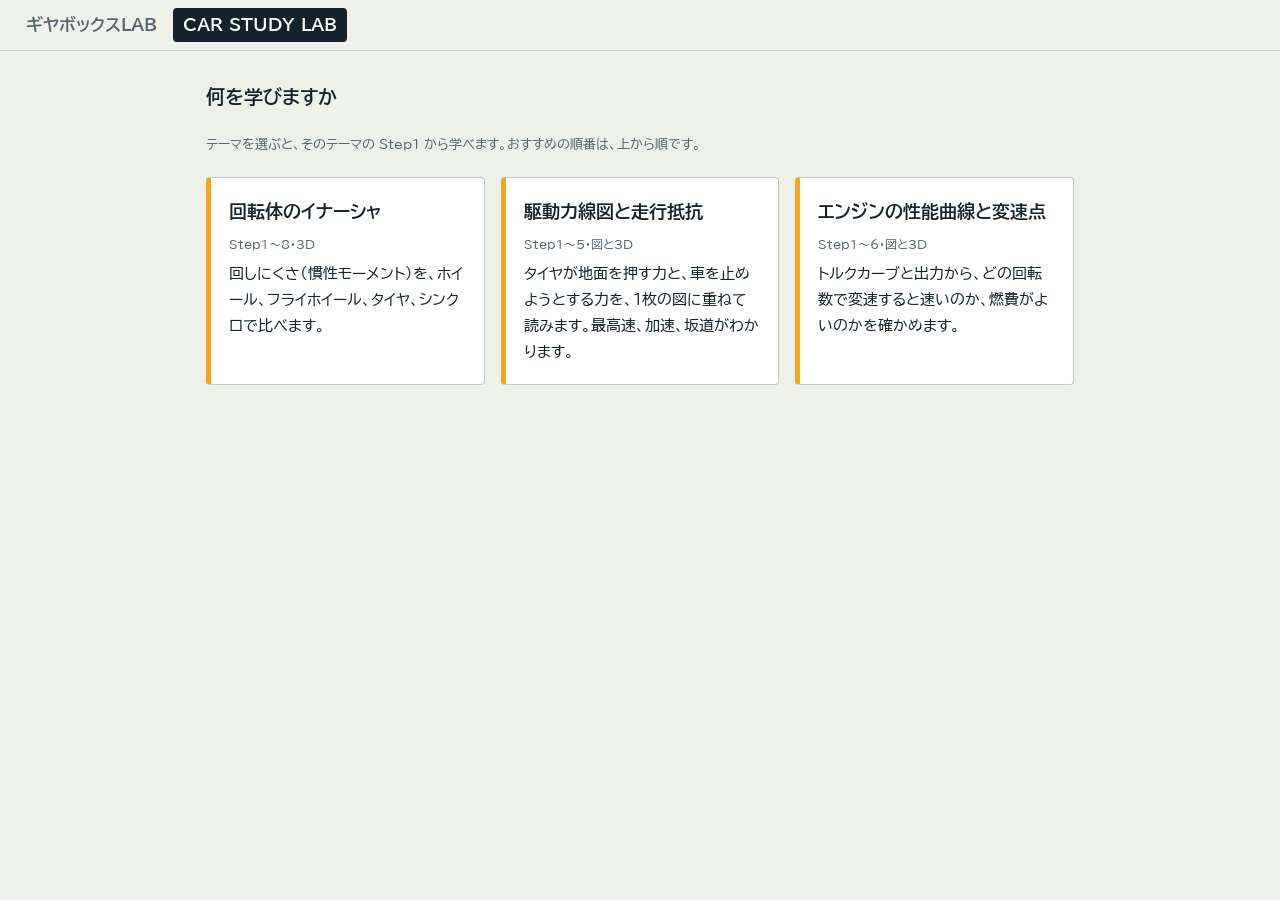
==== car-study.html @ beec6b88 "CAR STUDY LAB: レベル分けをStep表記にし、図と3Dを切り替えられるようにする Co-Authored-By: Claude Opus 5.5 <noreply@anthropic.c" ====
<!DOCTYPE html>
<html lang="ja">
<head>
<meta charset="utf-8">
<meta name="viewport" content="width=device-width, initial-scale=1">
<meta name="description" content="車の知識を、テーマを選んで3Dの図とグラフで学ぶページ（イナーシャ、駆動力線図と走行抵抗、エンジンの性能曲線と変速点）">
<title>CAR STUDY LAB</title>
<link rel="stylesheet" href="https://fonts.googleapis.com/css2?family=BIZ+UDPGothic:wght@400;700&family=STIX+Two+Text:ital@1&display=swap">
<link rel="stylesheet" href="style.css">
</head>
<body class="menuPage">
<header class="top">
  <nav class="buttons sites" aria-label="サイトの切り替え">
    <a href="index.html">ギヤボックスLAB</a>
    <a href="car-study.html" class="current" aria-current="page">CAR STUDY LAB</a>
  </nav>
</header>

<main class="menu">
  <h2>何を学びますか</h2>
  <p class="note">テーマを選ぶと、そのテーマの Step1 から学べます。おすすめの順番は、上から順です。</p>
  <div class="cards">
    <a class="card" href="inertia.html">
      <b>回転体のイナーシャ</b>
      <span class="level">Step1〜8・3D</span>
      <span>回しにくさ（慣性モーメント）を、ホイール、フライホイール、タイヤ、シンクロで比べます。</span>
    </a>
    <a class="card" href="drive.html">
      <b>駆動力線図と走行抵抗</b>
      <span class="level">Step1〜5・図と3D</span>
      <span>タイヤが地面を押す力と、車を止めようとする力を、1枚の図に重ねて読みます。最高速、加速、坂道がわかります。</span>
    </a>
    <a class="card" href="engine.html">
      <b>エンジンの性能曲線と変速点</b>
      <span class="level">Step1〜6・図と3D</span>
      <span>トルクカーブと出力から、どの回転数で変速すると速いのか、燃費がよいのかを確かめます。</span>
    </a>
  </div>
</main>
</body>
</html>
---- style.css ----
/* 画面は1枚に収める: 上 = 学ぶ順番、左 = 3Dの図、右 = 説明（構造 → 数式） */
:root {
  --paper: #eef0ea;
  --panel: #ffffff;
  --ink: #14232b;
  --sub: #55656e;
  --line: #c3cac6;
  --stage: #17303a;
  --power: #f0a81c;
  --pick: #1d5fa8;
  --hint: #b9c7cd;
  --font-body: "BIZ UDPGothic", "Hiragino Sans", "Yu Gothic", sans-serif;
  --font-math: "STIX Two Text", "Cambria Math", "Times New Roman", serif;
  --space: 16px;
}

* { box-sizing: border-box; }
[hidden] { display: none !important; }
body {
  margin: 0;
  height: 100vh;
  display: grid;
  grid-template-rows: auto 1fr;
  background: var(--paper);
  color: var(--ink);
  font-family: var(--font-body);
  font-size: 15px;
  line-height: 1.75;
}
h1, h2, h4, p { margin: 0; }
h1 { font-size: 18px; white-space: nowrap; }
/* サイトの切り替え（ギヤボックスLAB / CAR STUDY LAB） */
.sites a { font-size: 17px; font-weight: 700; color: var(--sub); text-decoration: none; padding: 2px 10px; border-radius: 4px; white-space: nowrap; }
.sites a.current { color: var(--panel); background: var(--ink); }
.sites a:hover { color: var(--ink); text-decoration: underline; }
.sites a.current:hover { color: var(--panel); }
.crumb { font-size: 14px; color: var(--sub); white-space: nowrap; }
.sites .crumb a.back { font-size: 12px; font-weight: 400; color: var(--pick); padding: 0; text-decoration: underline; }
/* グラフで学ぶページ: 図の場所いっぱいにグラフを出す */
#chart, #scene3d { position: absolute; inset: 0; width: 100%; height: 100%; display: block; }
#scene3d { cursor: grab; }
/* CAR STUDY LAB のテーマ選び */
.menuPage { height: auto; min-height: 100vh; grid-template-rows: auto 1fr; }
.menu { max-width: 900px; width: 100%; margin: 0 auto; padding: 32px var(--space); display: grid; gap: 12px; align-content: start; }
.cards { display: grid; grid-template-columns: repeat(auto-fit, minmax(240px, 1fr)); gap: var(--space); margin-top: 8px; }
.card { display: grid; gap: 6px; align-content: start; padding: 18px; background: var(--panel); border: 1px solid var(--line); border-left: 5px solid var(--power); border-radius: 4px; color: var(--ink); text-decoration: none; }
.card:hover { border-color: var(--ink); border-left-color: var(--power); }
.card b { font-size: 18px; }
.card .level { font-size: 12px; color: var(--sub); }
h2 { font-size: 19px; line-height: 1.45; }
h4 { font-size: 12px; color: var(--sub); font-weight: 400; margin-top: 8px; }
p + p { margin-top: 10px; }
.note { color: var(--sub); font-size: 13px; margin-top: 12px; }

/* ボタン（段階、タブ、ギヤ、前へ・次へで共通） */
button, input {
  font: inherit;
  color: var(--ink);
  background: var(--panel);
  border: 1px solid var(--line);
  border-radius: 4px;
  padding: 4px 10px;
}
button { cursor: pointer; white-space: nowrap; }
button:hover { border-color: var(--ink); }
button:disabled { opacity: 0.4; cursor: default; }
button.current { background: var(--ink); border-color: var(--ink); color: var(--panel); }
:focus-visible { outline: 2px solid var(--pick); outline-offset: 1px; }
input[type="number"] { width: 100%; min-width: 60px; }
.buttons { display: flex; flex-wrap: wrap; gap: 6px; align-items: center; }

/* 上の帯: サイト名と、学ぶ順番 */
.top {
  display: flex;
  align-items: center;
  flex-wrap: wrap;
  gap: 6px var(--space);
  padding: 8px var(--space);
  border-bottom: 1px solid var(--line);
  min-width: 0;
}
.steps { display: flex; flex-wrap: wrap; align-items: center; gap: 6px; padding-block: 2px; min-width: 0; }
.steps .type { border-radius: 999px; padding-inline: 12px; }   /* 方式を選ぶボタンは、丸い形で段階のボタンと見分ける */
.steps button { font-size: 13px; padding: 4px 6px; }
.group { font-size: 12px; color: var(--sub); white-space: nowrap; margin-left: 6px; }

/* 作業台 */
.bench { display: grid; grid-template-columns: 1fr 400px; min-height: 0; }

/* 左: 3Dの図 */
.stage.real { --hint: #3a4148; }   /* 実物の色のときは背景が明るいので、説明の文字を濃くする */
.stage { position: relative; display: flex; flex-direction: column; background: var(--stage); min-width: 0; min-height: 0; overflow: hidden; }
/* 図（canvas）の下に操作の帯を置き、帯が図に重ならないようにする */
.view3d { position: relative; flex: 1; min-height: 0; }
#stage { position: absolute; inset: 0; width: 100%; height: 100%; display: block; cursor: grab; }
.hint { position: absolute; top: 10px; left: var(--space); max-width: 40%; color: var(--hint); font-size: 13px; pointer-events: none; }
/* 右上: 配色と、車に載せるかの切り替え */
.view { position: absolute; top: 8px; right: var(--space); justify-content: flex-end; max-width: 48%; }
.view button { font-size: 12px; padding: 3px 8px; }

/* CAR STUDY LAB: 部品の名前の札と、上の知らせ */
.tags { position: absolute; inset: 0; pointer-events: none; overflow: hidden; }
.tag { position: absolute; transform: translate(-50%, -50%); white-space: nowrap; font-size: 12px; color: #dfe6e9; background: rgba(20, 35, 43, 0.6); padding: 1px 6px; border-radius: 3px; }
.tag.main { color: var(--ink); background: rgba(240, 168, 28, 0.9); font-weight: 700; }
/* 1〜3の下の道路（2D）: 3Dの図の下の方に、薄く重ねる */
.strip { position: absolute; left: 8px; right: 8px; bottom: 8px; width: calc(100% - 16px); height: 96px; background: rgba(20, 35, 43, 0.55); border-radius: 4px; pointer-events: none; }
.banner { position: absolute; top: 48px; left: 50%; transform: translateX(-50%); margin: 0; padding: 6px 14px; border-radius: 4px; background: var(--power); color: var(--ink); font-weight: 700; white-space: nowrap; }

/* アウトプット軸のグラフ: PCでは図の右上に、図のおよそ4分の1（幅半分 × 高さ半分）。背景は薄く透かす */
.graph {
  position: absolute; top: 84px; right: var(--space); z-index: 1;   /* 右上の切り替えボタン（2段）の下に置く */
  width: 48%; height: min(60%, calc(100% - 96px)); min-height: 200px;
  display: flex; flex-direction: column; gap: 4px;
  padding: 8px 10px;
  background: rgba(20, 35, 43, 0.45);
  border: 1px solid rgba(223, 230, 233, 0.3);
  border-radius: 4px;
  color: #dfe6e9; font-size: 12px;
}
.graph canvas { flex: 1; min-height: 0; width: 100%; }
.graphHead { display: flex; align-items: center; gap: 10px; }
.graphHead button { margin-left: auto; }
.graph button { font-size: 12px; padding: 2px 8px; }
.graphScroll input { flex: 1; }
#graphCanvas { cursor: ew-resize; }
.bar {
  display: flex; flex-wrap: wrap; gap: 8px var(--space); align-items: center;
  padding: 10px var(--space);
  background: #14232b;
  color: #dfe6e9;
  font-size: 13px;
}
#engineInputs { gap: 8px var(--space); }
.bar label { display: flex; align-items: center; gap: 6px; }
.bar input { width: 84px; }
.bar input[type="range"] { width: 140px; }
/* 入力の方式で、出す欄を切り替える */
.bar[data-input="engine"] .bySpeed, .bar[data-input="speed"] .byEngine { display: none; }
.readout { flex-basis: 100%; margin: 0; font-size: 12px; color: #dfe6e9; }
.bar button.current { background: var(--power); border-color: var(--power); color: var(--ink); font-weight: 700; }

/* H型のシフトパターン: 列 = シフトロッド、上の行 = 前へ押す段、下の行 = 後ろへ引く段 */
.gate { display: grid; grid-template-columns: repeat(var(--columns), 1fr); gap: 4px; }
.gate .wide { grid-column: 1 / -1; }

/* 吹き出し: クリックした部品の説明 */
.bubble {
  position: absolute;
  width: 320px;
  max-width: calc(100% - 16px);
  max-height: calc(100% - 80px);
  overflow-y: auto;
  background: var(--panel);
  border-left: 4px solid var(--pick);
  border-radius: 4px;
  padding: 12px 14px;
  box-shadow: 0 6px 24px rgba(0, 0, 0, 0.35);
  z-index: 2;   /* 図の下のボタンより手前に出す */
  font-size: 14px;
}
.bubble h3 { margin: 0; font-size: 16px; padding-right: 56px; }
.bubble .close { position: absolute; top: 8px; right: 8px; font-size: 12px; }

/* 右: 説明 */
.panel {
  display: flex;
  flex-direction: column;
  gap: 12px;
  padding: var(--space);
  background: var(--panel);
  border-left: 1px solid var(--line);
  min-height: 0;
}
.body { flex: 1; overflow-y: auto; min-height: 0; }
.pager { justify-content: space-between; }

/* 式の1行: 求めるもの / 式 / 今の数値 */
.formula { display: grid; gap: 2px; padding-block: 8px; border-bottom: 1px solid var(--line); }
.formula b { font-size: 13px; }
.math { font-family: var(--font-math); font-style: italic; font-size: 18px; line-height: 1.4; }
.num { color: var(--sub); font-size: 13px; }

/* 入力欄と表 */
.fields { display: grid; grid-template-columns: 1fr 1fr; gap: 10px; margin-bottom: 8px; }
.fields label { display: grid; gap: 2px; font-size: 13px; color: var(--sub); }
.scroll { overflow-x: auto; margin-block: 8px; }
table { border-collapse: collapse; width: 100%; font-size: 13px; }
th, td { padding: 5px 6px; border-bottom: 1px solid var(--line); text-align: right; white-space: nowrap; }
th { color: var(--sub); font-weight: 400; white-space: normal; }
th:first-child, td:first-child { text-align: left; }
td input[type="number"] { width: 64px; }
select { font: inherit; color: var(--ink); background: var(--panel); border: 1px solid var(--line); border-radius: 4px; padding: 4px 6px; }

/* せまい画面: 図を上、説明を下に重ねる */
@media (max-width: 800px) {
  body { height: auto; }
  .steps { flex-wrap: nowrap; overflow-x: auto; }
  .bench { grid-template-columns: 1fr; }
  .stage { height: auto; }
  .view3d { flex: none; height: 55vh; }   /* 帯の高さに関係なく、図の高さを保つ */
  .bar { padding: 6px 8px; gap: 6px 10px; }
  .bar input { width: 64px; }
  .panel { border-left: 0; }
  .graph { top: 150px; left: 8px; right: 8px; width: auto; height: calc(100% - 158px); min-height: 0; }   /* スマホは図に重なってもよい。下の操作の帯には重ねない */
  .bubble { left: 8px !important; top: 8px !important; width: auto; right: 8px; }
}
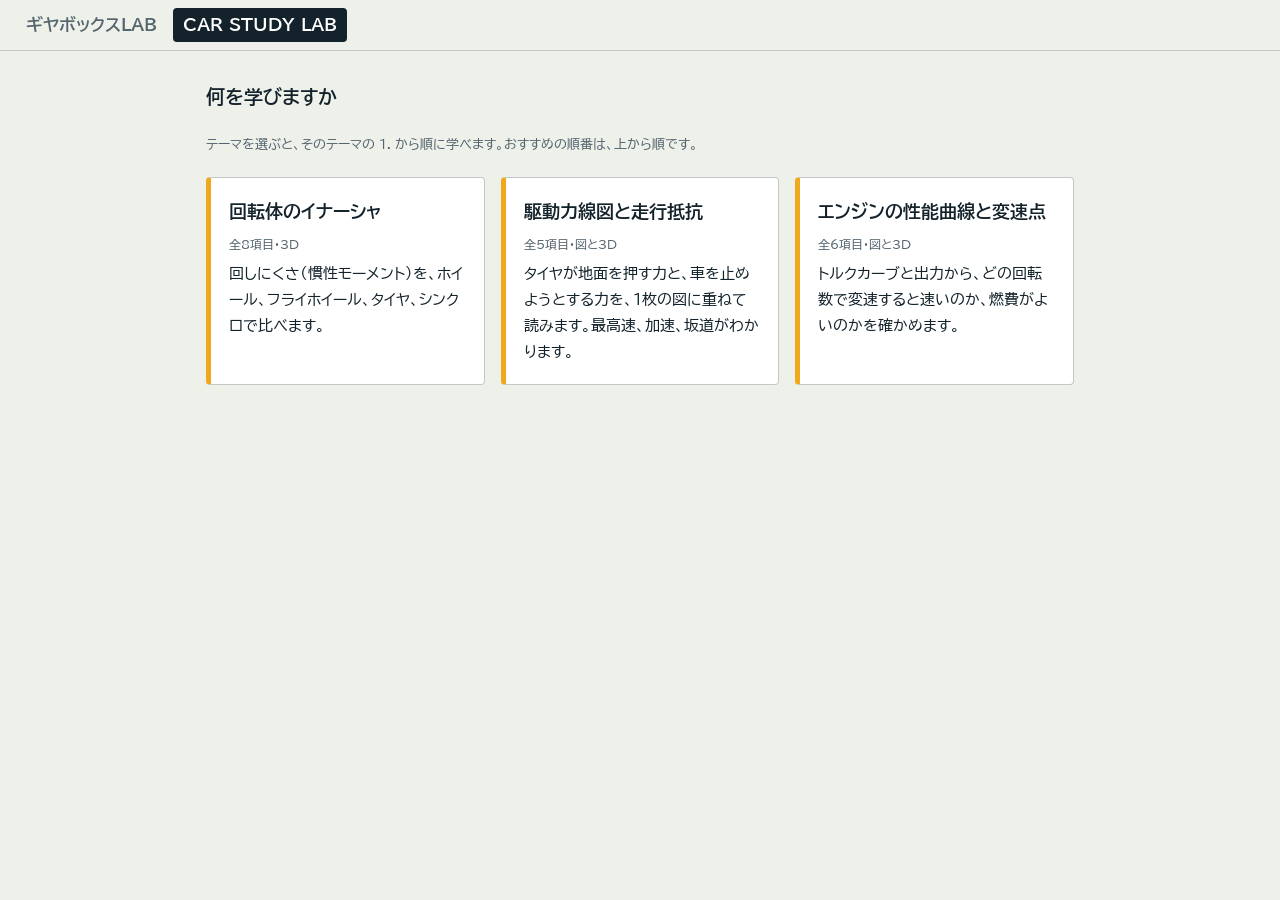
==== commit 9d623f94: "CAR STUDY LAB: 番号だけの表記、重さで車の大きさを変える、400 m の加速くらべと結果の表 Co-Authored-By: Claude Opus 5.5 <noreply@anthr" ====
--- a/car-study.html
+++ b/car-study.html
@@ -18,21 +18,21 @@
 
 <main class="menu">
   <h2>何を学びますか</h2>
-  <p class="note">テーマを選ぶと、そのテーマの Step1 から学べます。おすすめの順番は、上から順です。</p>
+  <p class="note">テーマを選ぶと、そのテーマの 1. から順に学べます。おすすめの順番は、上から順です。</p>
   <div class="cards">
     <a class="card" href="inertia.html">
       <b>回転体のイナーシャ</b>
-      <span class="level">Step1〜8・3D</span>
+      <span class="level">全8項目・3D</span>
       <span>回しにくさ（慣性モーメント）を、ホイール、フライホイール、タイヤ、シンクロで比べます。</span>
     </a>
     <a class="card" href="drive.html">
       <b>駆動力線図と走行抵抗</b>
-      <span class="level">Step1〜5・図と3D</span>
+      <span class="level">全5項目・図と3D</span>
       <span>タイヤが地面を押す力と、車を止めようとする力を、1枚の図に重ねて読みます。最高速、加速、坂道がわかります。</span>
     </a>
     <a class="card" href="engine.html">
       <b>エンジンの性能曲線と変速点</b>
-      <span class="level">Step1〜6・図と3D</span>
+      <span class="level">全6項目・図と3D</span>
       <span>トルクカーブと出力から、どの回転数で変速すると速いのか、燃費がよいのかを確かめます。</span>
     </a>
   </div>
--- a/style.css
+++ b/style.css
@@ -39,6 +39,12 @@
 /* グラフで学ぶページ: 図の場所いっぱいにグラフを出す */
 #chart, #scene3d { position: absolute; inset: 0; width: 100%; height: 100%; display: block; }
 #scene3d { cursor: grab; }
+/* 加速くらべの結果の表（3D の右上。車が見えるように小さく、透かす） */
+.results { position: absolute; top: 8px; right: 8px; padding: 6px 8px; background: rgba(20, 35, 43, 0.8); border-radius: 4px; color: #dfe6e9; font-size: 12px; }
+.results td { padding: 3px 6px; border-color: rgba(223, 230, 233, 0.2); }
+.resultsHead { display: flex; align-items: center; justify-content: space-between; gap: 12px; }
+.resultsHead button { font-size: 12px; padding: 0 8px; }
+.swatch { display: inline-block; width: 12px; height: 12px; border-radius: 2px; margin-right: 6px; vertical-align: -1px; }
 /* CAR STUDY LAB のテーマ選び */
 .menuPage { height: auto; min-height: 100vh; grid-template-rows: auto 1fr; }
 .menu { max-width: 900px; width: 100%; margin: 0 auto; padding: 32px var(--space); display: grid; gap: 12px; align-content: start; }
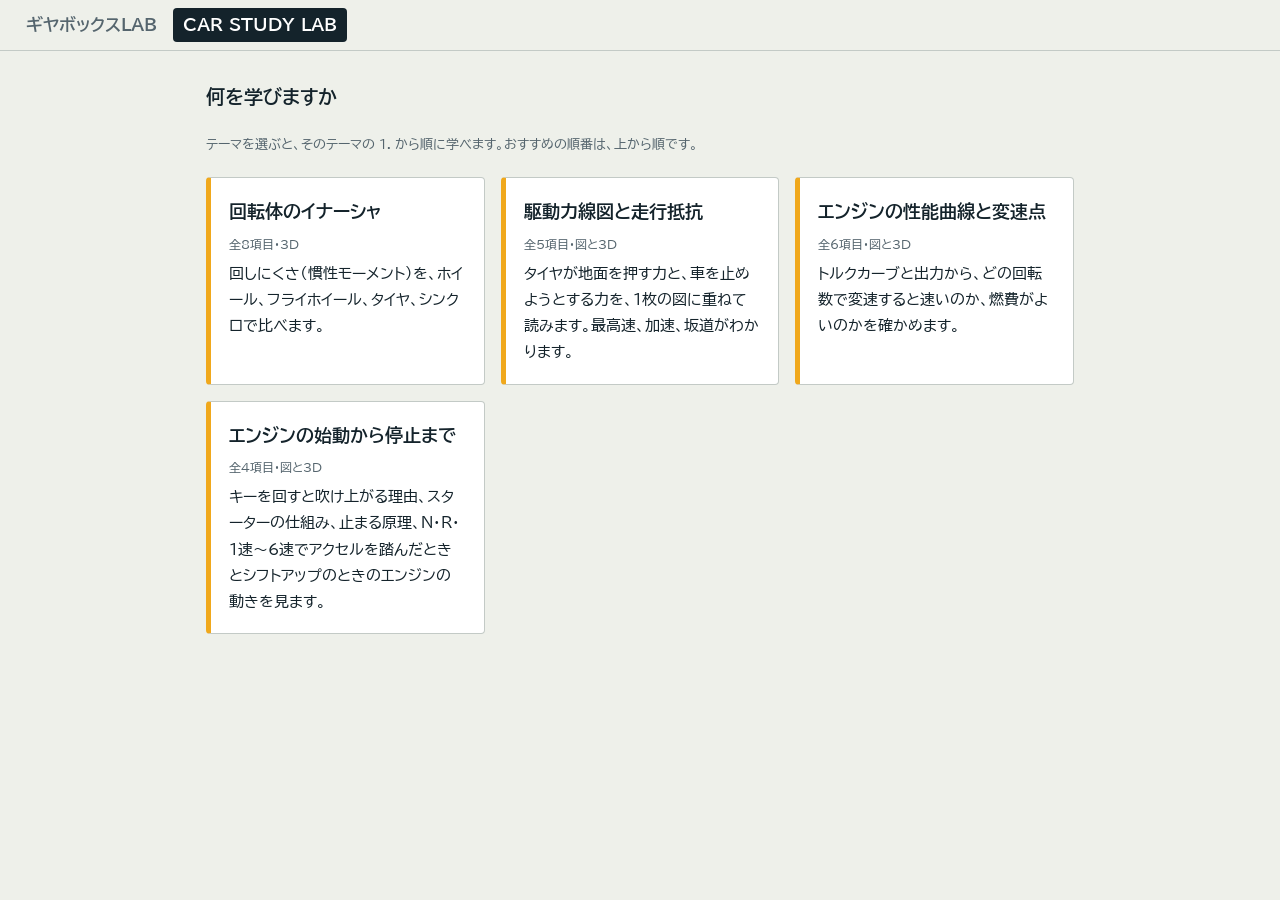
==== commit 54458ec3: "CAR STUDY LAB: テーマ「エンジンの始動から停止まで」を追加（始動と吹け上がり、スターター、停止、シフトとアクセル） Co-Authored-By: Claude Opus 5.5 <no" ====
--- a/car-study.html
+++ b/car-study.html
@@ -3,7 +3,7 @@
 <head>
 <meta charset="utf-8">
 <meta name="viewport" content="width=device-width, initial-scale=1">
-<meta name="description" content="車の知識を、テーマを選んで3Dの図とグラフで学ぶページ（イナーシャ、駆動力線図と走行抵抗、エンジンの性能曲線と変速点）">
+<meta name="description" content="車の知識を、テーマを選んで3Dの図とグラフで学ぶページ（イナーシャ、駆動力線図と走行抵抗、エンジンの性能曲線と変速点、エンジンの始動から停止まで）">
 <title>CAR STUDY LAB</title>
 <link rel="stylesheet" href="https://fonts.googleapis.com/css2?family=BIZ+UDPGothic:wght@400;700&family=STIX+Two+Text:ital@1&display=swap">
 <link rel="stylesheet" href="style.css">
@@ -35,6 +35,11 @@
       <span class="level">全6項目・図と3D</span>
       <span>トルクカーブと出力から、どの回転数で変速すると速いのか、燃費がよいのかを確かめます。</span>
     </a>
+    <a class="card" href="run.html">
+      <b>エンジンの始動から停止まで</b>
+      <span class="level">全4項目・図と3D</span>
+      <span>キーを回すと吹け上がる理由、スターターの仕組み、止まる原理、N・R・1速〜6速でアクセルを踏んだときとシフトアップのときのエンジンの動きを見ます。</span>
+    </a>
   </div>
 </main>
 </body>
--- a/style.css
+++ b/style.css
@@ -44,6 +44,9 @@
 .results td { padding: 3px 6px; border-color: rgba(223, 230, 233, 0.2); }
 .resultsHead { display: flex; align-items: center; justify-content: space-between; gap: 12px; }
 .resultsHead button { font-size: 12px; padding: 0 8px; }
+.splits { margin: 6px 0 2px; gap: 4px; }
+.splits button { font-size: 12px; padding: 2px 8px; }
+.splits button.current { background: var(--power); border-color: var(--power); color: var(--ink); font-weight: 700; }
 .swatch { display: inline-block; width: 12px; height: 12px; border-radius: 2px; margin-right: 6px; vertical-align: -1px; }
 /* CAR STUDY LAB のテーマ選び */
 .menuPage { height: auto; min-height: 100vh; grid-template-rows: auto 1fr; }
@@ -185,6 +188,14 @@
 .formula b { font-size: 13px; }
 .math { font-family: var(--font-math); font-style: italic; font-size: 18px; line-height: 1.4; }
 .num { color: var(--sub); font-size: 13px; }
+/* 数式の行をクリックすると、その式ができる考え方を開く（explain.js） */
+.formula.clickable { cursor: pointer; }
+.formula.clickable:hover { background: rgba(29, 95, 168, 0.05); }
+.whyHint { font-size: 12px; color: var(--pick); }
+.why { margin-top: 6px; padding: 8px 10px; border-left: 4px solid var(--power); background: rgba(240, 168, 28, 0.08); font-size: 14px; line-height: 1.7; cursor: auto; }
+.why button { display: block; margin-top: 8px; font-size: 13px; }
+/* 3D の図の、考え方の札（光らせた部品のそば） */
+.tag.whyMark { position: absolute; transform: translate(-50%, -100%); white-space: nowrap; color: var(--ink); background: #ffd54f; font-weight: 700; pointer-events: none; }
 
 /* 入力欄と表 */
 .fields { display: grid; grid-template-columns: 1fr 1fr; gap: 10px; margin-bottom: 8px; }
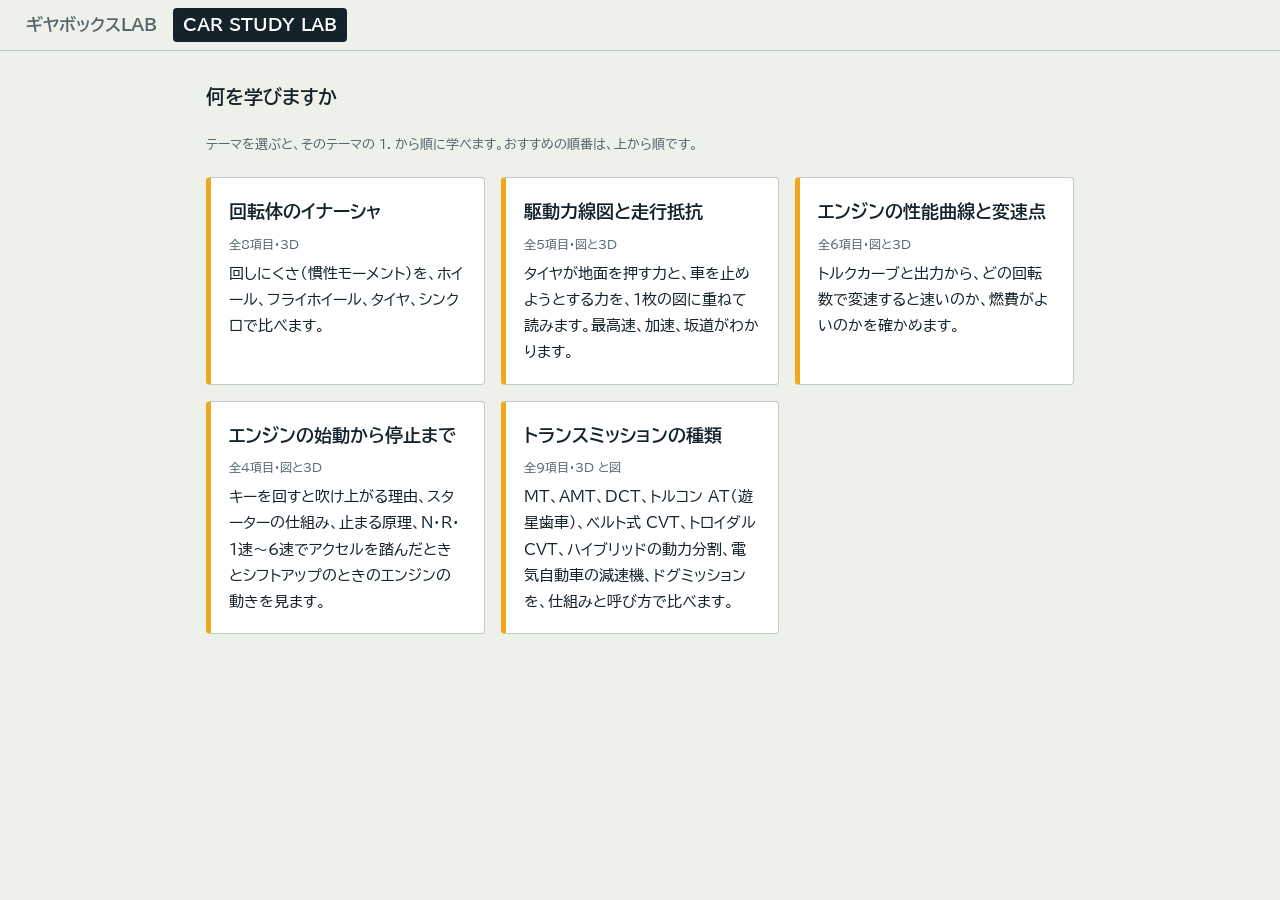
==== commit 7f2ce7e8: "CAR STUDY LAB: テーマ「トランスミッションの種類」（MT、AMT、DCT、トルコン AT、ベルト式 CVT、トロイダル CVT、ハイブリッドの動力分割、EV の減速機、ドグミッション）を" ====
--- a/car-study.html
+++ b/car-study.html
@@ -3,7 +3,7 @@
 <head>
 <meta charset="utf-8">
 <meta name="viewport" content="width=device-width, initial-scale=1">
-<meta name="description" content="車の知識を、テーマを選んで3Dの図とグラフで学ぶページ（イナーシャ、駆動力線図と走行抵抗、エンジンの性能曲線と変速点、エンジンの始動から停止まで）">
+<meta name="description" content="車の知識を、テーマを選んで3Dの図とグラフで学ぶページ（イナーシャ、駆動力線図と走行抵抗、エンジンの性能曲線と変速点、エンジンの始動から停止まで、トランスミッションの種類）">
 <title>CAR STUDY LAB</title>
 <link rel="stylesheet" href="https://fonts.googleapis.com/css2?family=BIZ+UDPGothic:wght@400;700&family=STIX+Two+Text:ital@1&display=swap">
 <link rel="stylesheet" href="style.css">
@@ -40,6 +40,11 @@
       <span class="level">全4項目・図と3D</span>
       <span>キーを回すと吹け上がる理由、スターターの仕組み、止まる原理、N・R・1速〜6速でアクセルを踏んだときとシフトアップのときのエンジンの動きを見ます。</span>
     </a>
+    <a class="card" href="trans.html">
+      <b>トランスミッションの種類</b>
+      <span class="level">全9項目・3D と図</span>
+      <span>MT、AMT、DCT、トルコン AT（遊星歯車）、ベルト式 CVT、トロイダル CVT、ハイブリッドの動力分割、電気自動車の減速機、ドグミッションを、仕組みと呼び方で比べます。</span>
+    </a>
   </div>
 </main>
 </body>
--- a/style.css
+++ b/style.css
@@ -195,7 +195,12 @@
 .why { margin-top: 6px; padding: 8px 10px; border-left: 4px solid var(--power); background: rgba(240, 168, 28, 0.08); font-size: 14px; line-height: 1.7; cursor: auto; }
 .why button { display: block; margin-top: 8px; font-size: 13px; }
 /* 3D の図の、考え方の札（光らせた部品のそば） */
-.tag.whyMark { position: absolute; transform: translate(-50%, -100%); white-space: nowrap; color: var(--ink); background: #ffd54f; font-weight: 700; pointer-events: none; }
+/* 3D の部品をタッチしたときの説明（partinfo.js） */
+.partInfo { position: absolute; z-index: 3; width: min(320px, calc(100% - 16px)); padding: 8px 10px; background: var(--panel); color: var(--ink); border-radius: 4px; box-shadow: 0 2px 10px rgba(0, 0, 0, 0.35); font-size: 13px; line-height: 1.6; }
+.partInfo p { margin: 4px 0 0; }
+.partHead { display: flex; align-items: center; justify-content: space-between; gap: 8px; }
+.partHead button { font-size: 12px; padding: 0 8px; }
+.tag.whyMark { position: absolute; transform: translate(-50%, -100%); white-space: normal; max-width: min(90%, 420px); text-align: center; color: var(--ink); background: #ffd54f; font-weight: 700; pointer-events: none; }
 
 /* 入力欄と表 */
 .fields { display: grid; grid-template-columns: 1fr 1fr; gap: 10px; margin-bottom: 8px; }
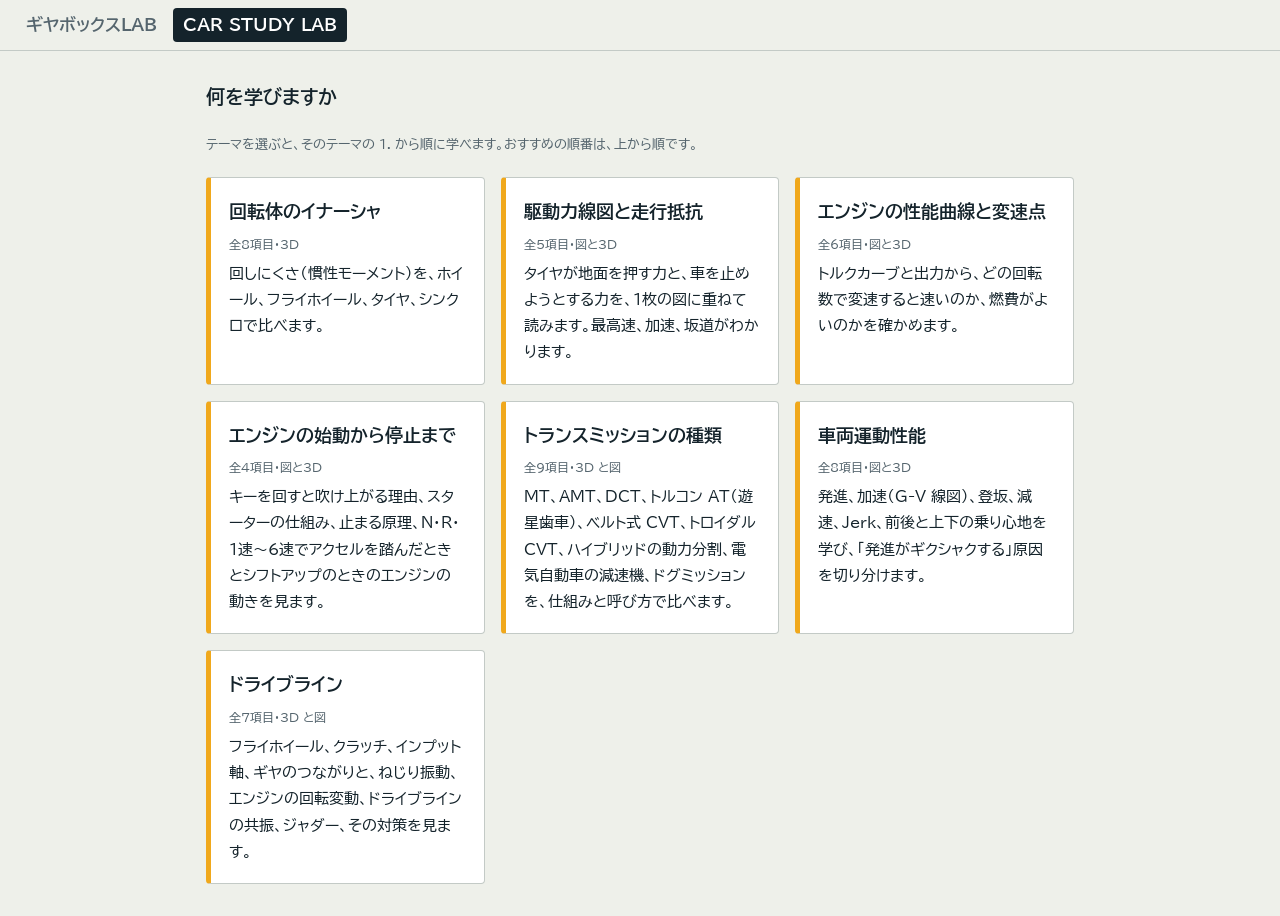
==== commit 4b18b421: "CAR STUDY LAB: テーマ「車両運動性能」（発進・加速・登坂・減速・Jerk・乗り心地・原因の切り分け）と「ドライブライン」（構造・回転変動・ねじり振動・しゃくり・キャンベル線図・ジャダー・" ====
--- a/car-study.html
+++ b/car-study.html
@@ -3,7 +3,7 @@
 <head>
 <meta charset="utf-8">
 <meta name="viewport" content="width=device-width, initial-scale=1">
-<meta name="description" content="車の知識を、テーマを選んで3Dの図とグラフで学ぶページ（イナーシャ、駆動力線図と走行抵抗、エンジンの性能曲線と変速点、エンジンの始動から停止まで、トランスミッションの種類）">
+<meta name="description" content="車の知識を、テーマを選んで3Dの図とグラフで学ぶページ（イナーシャ、駆動力線図と走行抵抗、エンジンの性能曲線と変速点、エンジンの始動から停止まで、トランスミッションの種類、車両運動性能、ドライブライン）">
 <title>CAR STUDY LAB</title>
 <link rel="stylesheet" href="https://fonts.googleapis.com/css2?family=BIZ+UDPGothic:wght@400;700&family=STIX+Two+Text:ital@1&display=swap">
 <link rel="stylesheet" href="style.css">
@@ -45,6 +45,16 @@
       <span class="level">全9項目・3D と図</span>
       <span>MT、AMT、DCT、トルコン AT（遊星歯車）、ベルト式 CVT、トロイダル CVT、ハイブリッドの動力分割、電気自動車の減速機、ドグミッションを、仕組みと呼び方で比べます。</span>
     </a>
+    <a class="card" href="vehicle.html">
+      <b>車両運動性能</b>
+      <span class="level">全8項目・図と3D</span>
+      <span>発進、加速（G-V 線図）、登坂、減速、Jerk、前後と上下の乗り心地を学び、「発進がギクシャクする」原因を切り分けます。</span>
+    </a>
+    <a class="card" href="driveline.html">
+      <b>ドライブライン</b>
+      <span class="level">全7項目・3D と図</span>
+      <span>フライホイール、クラッチ、インプット軸、ギヤのつながりと、ねじり振動、エンジンの回転変動、ドライブラインの共振、ジャダー、その対策を見ます。</span>
+    </a>
   </div>
 </main>
 </body>
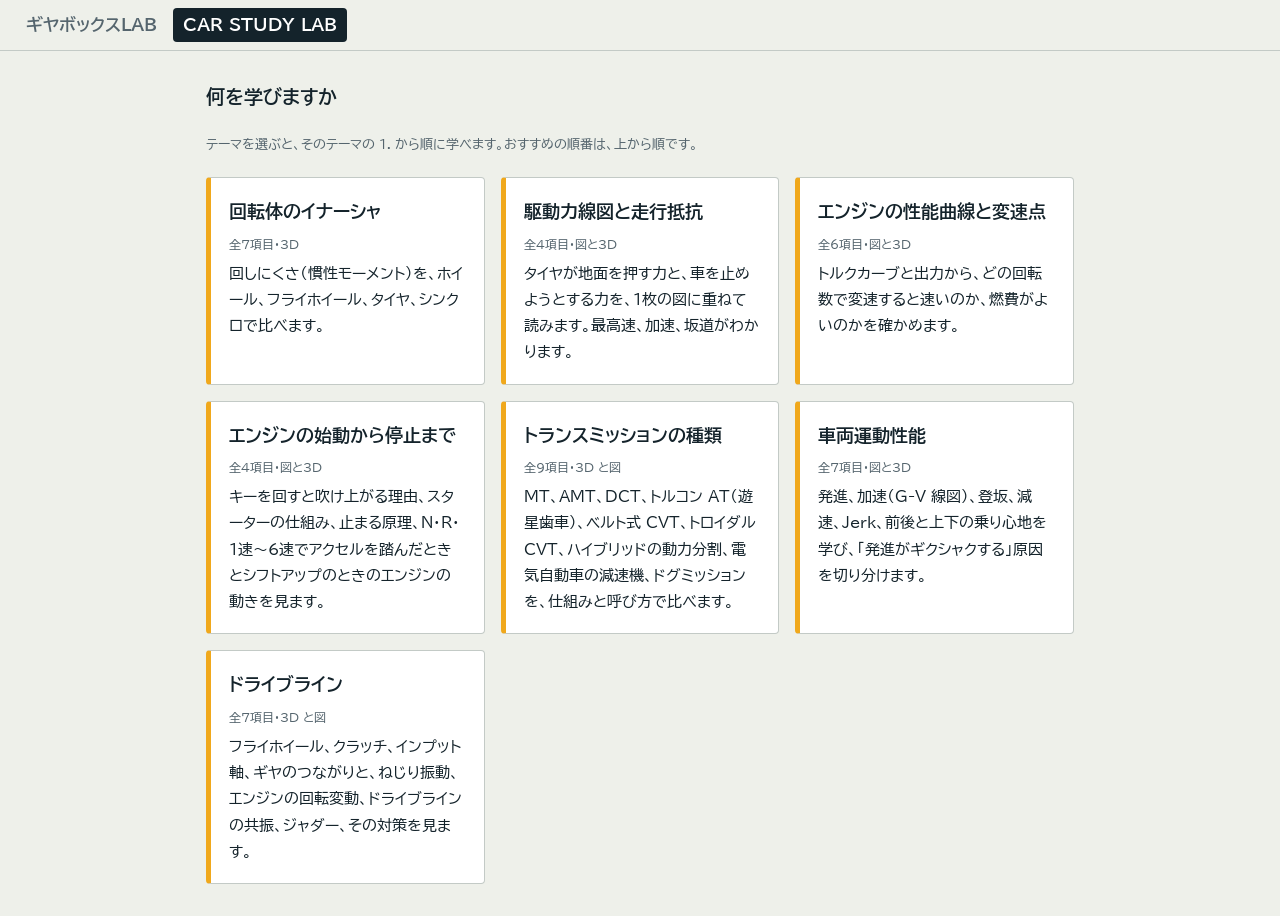
==== commit 06b70f77: "重複項目を整理し、図を3Dに重ねる表示と説明の幅変更を追加 - 重複を削除: 車両運動性能6（しゃくり）、駆動力線図4（余裕駆動力と加速）、イナーシャ7（ギヤボックスのイナーシャ）、登坂性能の1速登坂" ====
--- a/car-study.html
+++ b/car-study.html
@@ -22,12 +22,12 @@
   <div class="cards">
     <a class="card" href="inertia.html">
       <b>回転体のイナーシャ</b>
-      <span class="level">全8項目・3D</span>
+      <span class="level">全7項目・3D</span>
       <span>回しにくさ（慣性モーメント）を、ホイール、フライホイール、タイヤ、シンクロで比べます。</span>
     </a>
     <a class="card" href="drive.html">
       <b>駆動力線図と走行抵抗</b>
-      <span class="level">全5項目・図と3D</span>
+      <span class="level">全4項目・図と3D</span>
       <span>タイヤが地面を押す力と、車を止めようとする力を、1枚の図に重ねて読みます。最高速、加速、坂道がわかります。</span>
     </a>
     <a class="card" href="engine.html">
@@ -47,7 +47,7 @@
     </a>
     <a class="card" href="vehicle.html">
       <b>車両運動性能</b>
-      <span class="level">全8項目・図と3D</span>
+      <span class="level">全7項目・図と3D</span>
       <span>発進、加速（G-V 線図）、登坂、減速、Jerk、前後と上下の乗り心地を学び、「発進がギクシャクする」原因を切り分けます。</span>
     </a>
     <a class="card" href="driveline.html">
--- a/style.css
+++ b/style.css
@@ -39,6 +39,8 @@
 /* グラフで学ぶページ: 図の場所いっぱいにグラフを出す */
 #chart, #scene3d { position: absolute; inset: 0; width: 100%; height: 100%; display: block; }
 #scene3d { cursor: grab; }
+/* 重ねる: 3D の上に図を透かして出す。図はさわれないようにして、3D を回せるようにする */
+#chart.overlay { pointer-events: none; background: rgba(20, 35, 43, 0.45); }
 /* 加速くらべの結果の表（3D の右上。車が見えるように小さく、透かす） */
 .results { position: absolute; top: 8px; right: 8px; padding: 6px 8px; background: rgba(20, 35, 43, 0.8); border-radius: 4px; color: #dfe6e9; font-size: 12px; }
 .results td { padding: 3px 6px; border-color: rgba(223, 230, 233, 0.2); }
@@ -103,6 +105,7 @@
 .view3d { position: relative; flex: 1; min-height: 0; }
 #stage { position: absolute; inset: 0; width: 100%; height: 100%; display: block; cursor: grab; }
 .hint { position: absolute; top: 10px; left: var(--space); max-width: 40%; color: var(--hint); font-size: 13px; pointer-events: none; }
+#chart.overlay + .hint { top: 40px; left: 72px; padding: 6px 8px; background: rgba(20, 35, 43, 0.85); border-radius: 4px; }   /* 重ねるときは、図の目盛りの上に読める地をしく */
 /* 右上: 配色と、車に載せるかの切り替え */
 .view { position: absolute; top: 8px; right: var(--space); justify-content: flex-end; max-width: 48%; }
 .view button { font-size: 12px; padding: 3px 8px; }
@@ -179,7 +182,11 @@
   background: var(--panel);
   border-left: 1px solid var(--line);
   min-height: 0;
-}
+  position: relative;
+}
+/* 説明の左のふち: ドラッグで幅を変える（resize.js） */
+.grip { position: absolute; top: 0; bottom: 0; left: -4px; width: 8px; cursor: col-resize; touch-action: none; z-index: 5; }
+.grip:hover, .grip.dragging { background: var(--pick); opacity: 0.5; }
 .body { flex: 1; overflow-y: auto; min-height: 0; }
 .pager { justify-content: space-between; }
 
@@ -217,12 +224,13 @@
 @media (max-width: 800px) {
   body { height: auto; }
   .steps { flex-wrap: nowrap; overflow-x: auto; }
-  .bench { grid-template-columns: 1fr; }
   .stage { height: auto; }
   .view3d { flex: none; height: 55vh; }   /* 帯の高さに関係なく、図の高さを保つ */
   .bar { padding: 6px 8px; gap: 6px 10px; }
   .bar input { width: 64px; }
   .panel { border-left: 0; }
+  .bench { grid-template-columns: 1fr !important; }   /* ドラッグで決めた幅より、縦に並べるのを優先 */
+  .grip { display: none; }
   .graph { top: 150px; left: 8px; right: 8px; width: auto; height: calc(100% - 158px); min-height: 0; }   /* スマホは図に重なってもよい。下の操作の帯には重ねない */
   .bubble { left: 8px !important; top: 8px !important; width: auto; right: 8px; }
 }
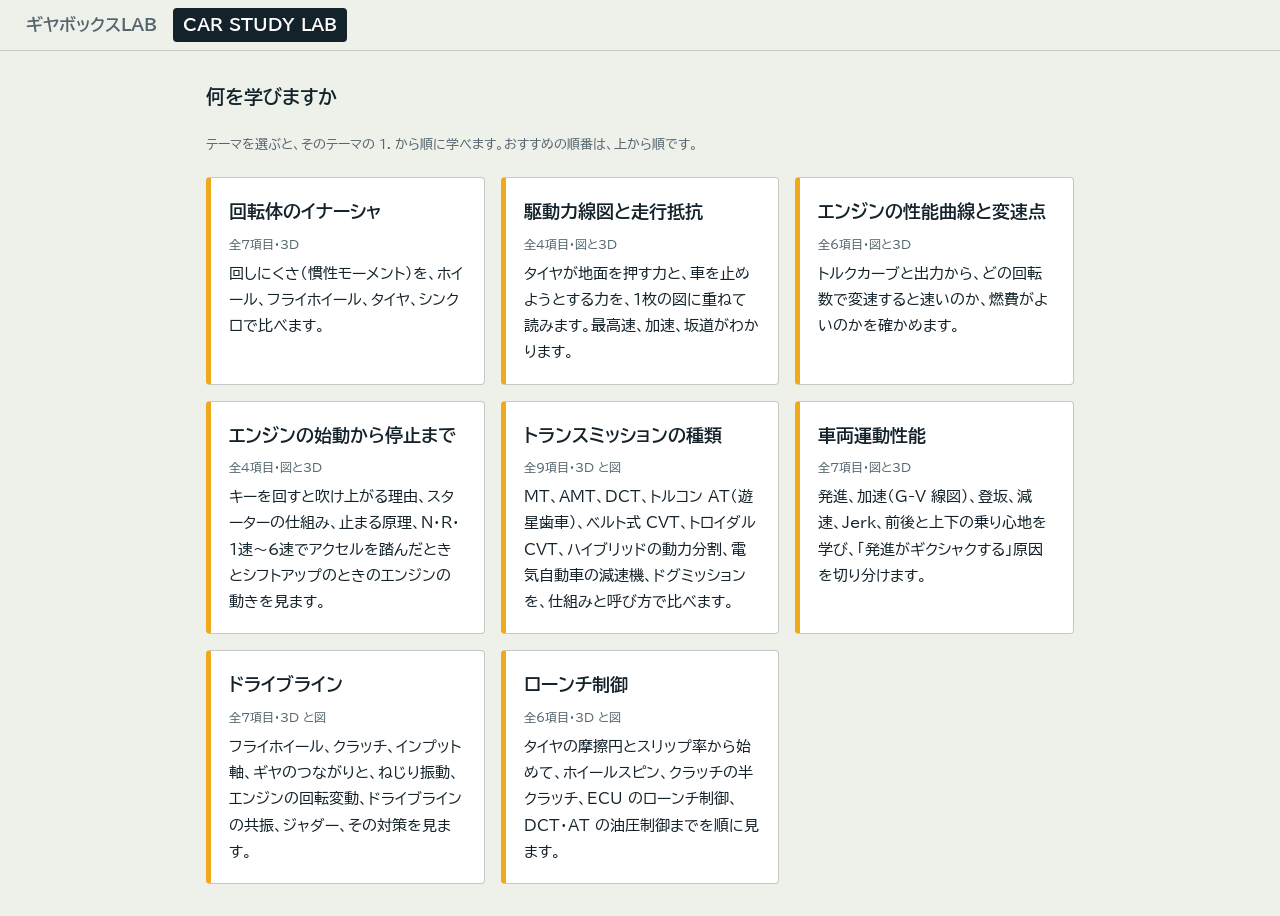
==== commit 02bc4fb7: "CAR STUDY LAB にテーマ「ローンチ制御」を追加 - 1. タイヤの摩擦円 2. スリップ率（ブラシモデルの3D） 3. ホイールスピン 4. クラッチの役割 5. ローンチ制御（PI 制御" ====
--- a/car-study.html
+++ b/car-study.html
@@ -55,6 +55,11 @@
       <span class="level">全7項目・3D と図</span>
       <span>フライホイール、クラッチ、インプット軸、ギヤのつながりと、ねじり振動、エンジンの回転変動、ドライブラインの共振、ジャダー、その対策を見ます。</span>
     </a>
+    <a class="card" href="launch.html">
+      <b>ローンチ制御</b>
+      <span class="level">全6項目・3D と図</span>
+      <span>タイヤの摩擦円とスリップ率から始めて、ホイールスピン、クラッチの半クラッチ、ECU のローンチ制御、DCT・AT の油圧制御までを順に見ます。</span>
+    </a>
   </div>
 </main>
 </body>
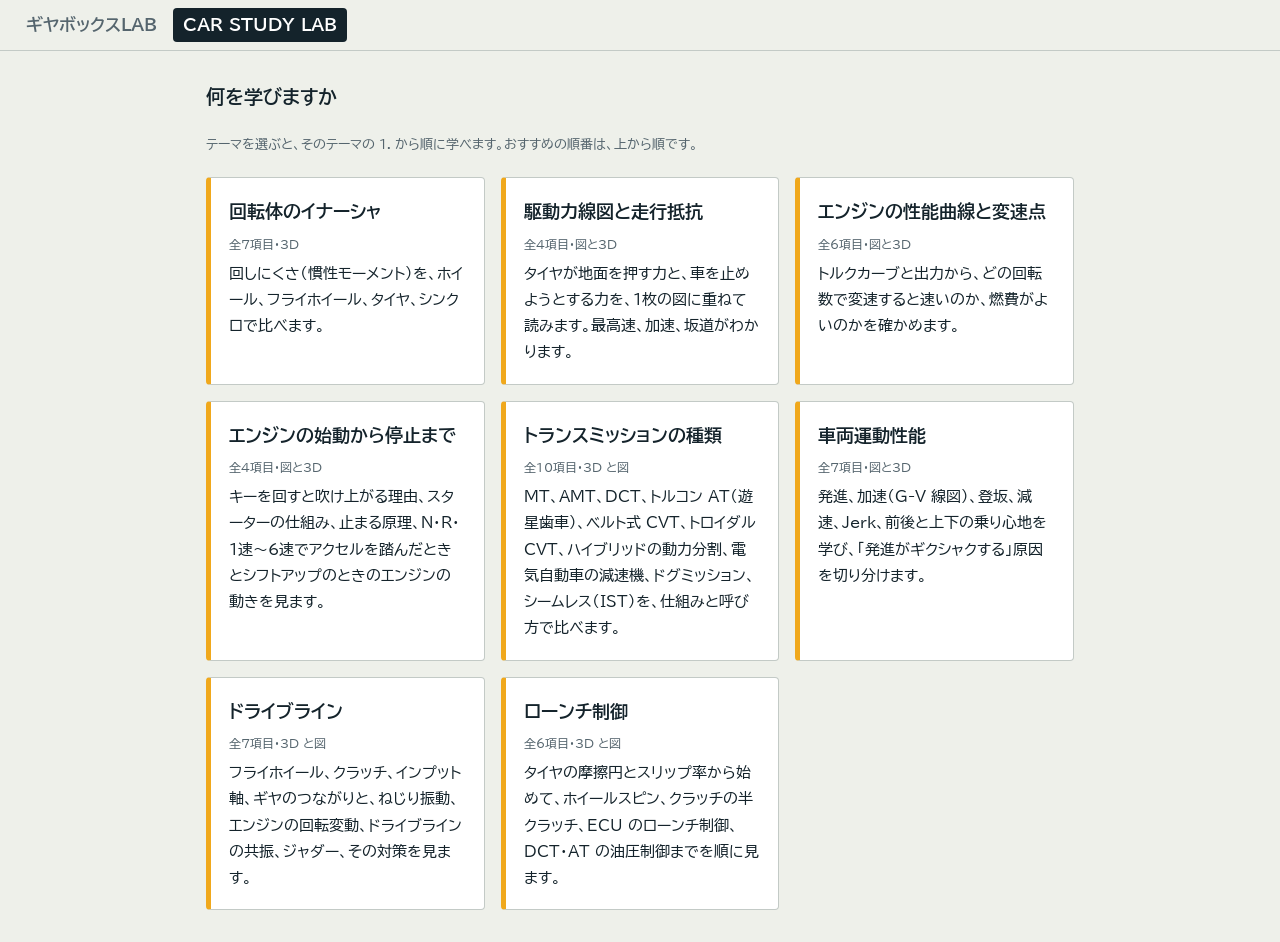
==== commit 463105ff: "トランスミッションの種類に「10. シームレス（IST）」を追加 - 4速→5速: 5速のリングを入れ、2つの段が同時にかみ合い、4速のリングが斜面で押し出される流れを4段階で見せる - 爪の輪を平ら" ====
--- a/car-study.html
+++ b/car-study.html
@@ -42,8 +42,8 @@
     </a>
     <a class="card" href="trans.html">
       <b>トランスミッションの種類</b>
-      <span class="level">全9項目・3D と図</span>
-      <span>MT、AMT、DCT、トルコン AT（遊星歯車）、ベルト式 CVT、トロイダル CVT、ハイブリッドの動力分割、電気自動車の減速機、ドグミッションを、仕組みと呼び方で比べます。</span>
+      <span class="level">全10項目・3D と図</span>
+      <span>MT、AMT、DCT、トルコン AT（遊星歯車）、ベルト式 CVT、トロイダル CVT、ハイブリッドの動力分割、電気自動車の減速機、ドグミッション、シームレス（IST）を、仕組みと呼び方で比べます。</span>
     </a>
     <a class="card" href="vehicle.html">
       <b>車両運動性能</b>
--- a/style.css
+++ b/style.css
@@ -39,8 +39,6 @@
 /* グラフで学ぶページ: 図の場所いっぱいにグラフを出す */
 #chart, #scene3d { position: absolute; inset: 0; width: 100%; height: 100%; display: block; }
 #scene3d { cursor: grab; }
-/* 重ねる: 3D の上に図を透かして出す。図はさわれないようにして、3D を回せるようにする */
-#chart.overlay { pointer-events: none; background: rgba(20, 35, 43, 0.45); }
 /* 加速くらべの結果の表（3D の右上。車が見えるように小さく、透かす） */
 .results { position: absolute; top: 8px; right: 8px; padding: 6px 8px; background: rgba(20, 35, 43, 0.8); border-radius: 4px; color: #dfe6e9; font-size: 12px; }
 .results td { padding: 3px 6px; border-color: rgba(223, 230, 233, 0.2); }
@@ -102,10 +100,18 @@
 .stage.real { --hint: #3a4148; }   /* 実物の色のときは背景が明るいので、説明の文字を濃くする */
 .stage { position: relative; display: flex; flex-direction: column; background: var(--stage); min-width: 0; min-height: 0; overflow: hidden; }
 /* 図（canvas）の下に操作の帯を置き、帯が図に重ならないようにする */
-.view3d { position: relative; flex: 1; min-height: 0; }
+.view3d { position: relative; flex: 1; min-height: 0; container-type: size; }
+/* 並べる: 3D と図を重ねずに、上（3D）と下（図）に分けて出す */
+.split #scene3d { inset: 0 0 45% 0; height: 55%; }
+.split #chart { inset: 55% 0 0 0; height: 45%; border-top: 1px solid var(--line); }
+@container (min-aspect-ratio: 11 / 5) {   /* とても横長のときだけ左右に並べる */
+  .split #scene3d { inset: 0 50% 0 0; width: 50%; height: 100%; }
+  .split #chart { inset: 0 0 0 50%; width: 50%; height: 100%; border-top: 0; border-left: 1px solid var(--line); }
+  .split .hint { max-width: 22%; }   /* 説明は 3D の側に収める */
+  .split .results { right: calc(50% + 8px); }   /* 加速くらべの表も 3D の側へ */
+}
 #stage { position: absolute; inset: 0; width: 100%; height: 100%; display: block; cursor: grab; }
 .hint { position: absolute; top: 10px; left: var(--space); max-width: 40%; color: var(--hint); font-size: 13px; pointer-events: none; }
-#chart.overlay + .hint { top: 40px; left: 72px; padding: 6px 8px; background: rgba(20, 35, 43, 0.85); border-radius: 4px; }   /* 重ねるときは、図の目盛りの上に読める地をしく */
 /* 右上: 配色と、車に載せるかの切り替え */
 .view { position: absolute; top: 8px; right: var(--space); justify-content: flex-end; max-width: 48%; }
 .view button { font-size: 12px; padding: 3px 8px; }
@@ -226,6 +232,7 @@
   .steps { flex-wrap: nowrap; overflow-x: auto; }
   .stage { height: auto; }
   .view3d { flex: none; height: 55vh; }   /* 帯の高さに関係なく、図の高さを保つ */
+  .view3d.split { height: 80vh; }        /* 並べるときは、上下に2つ入る高さにする */
   .bar { padding: 6px 8px; gap: 6px 10px; }
   .bar input { width: 64px; }
   .panel { border-left: 0; }
